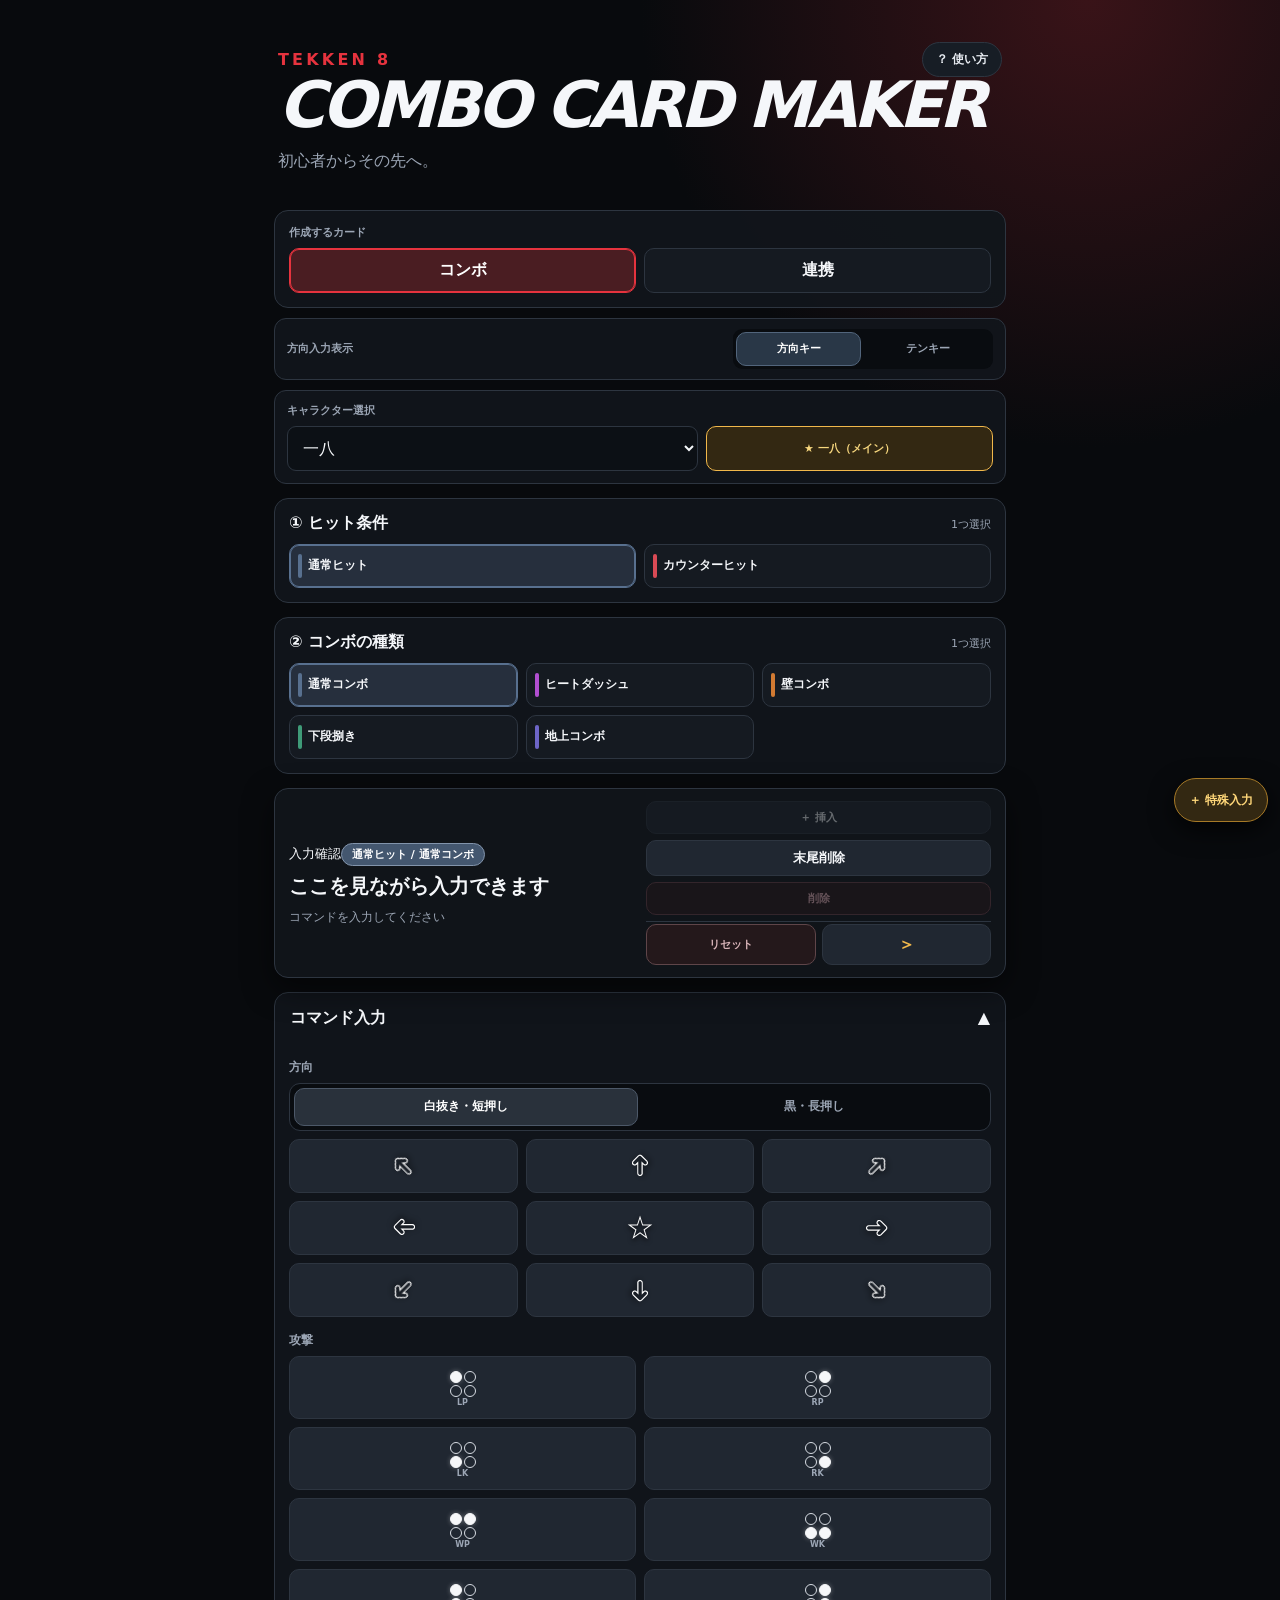
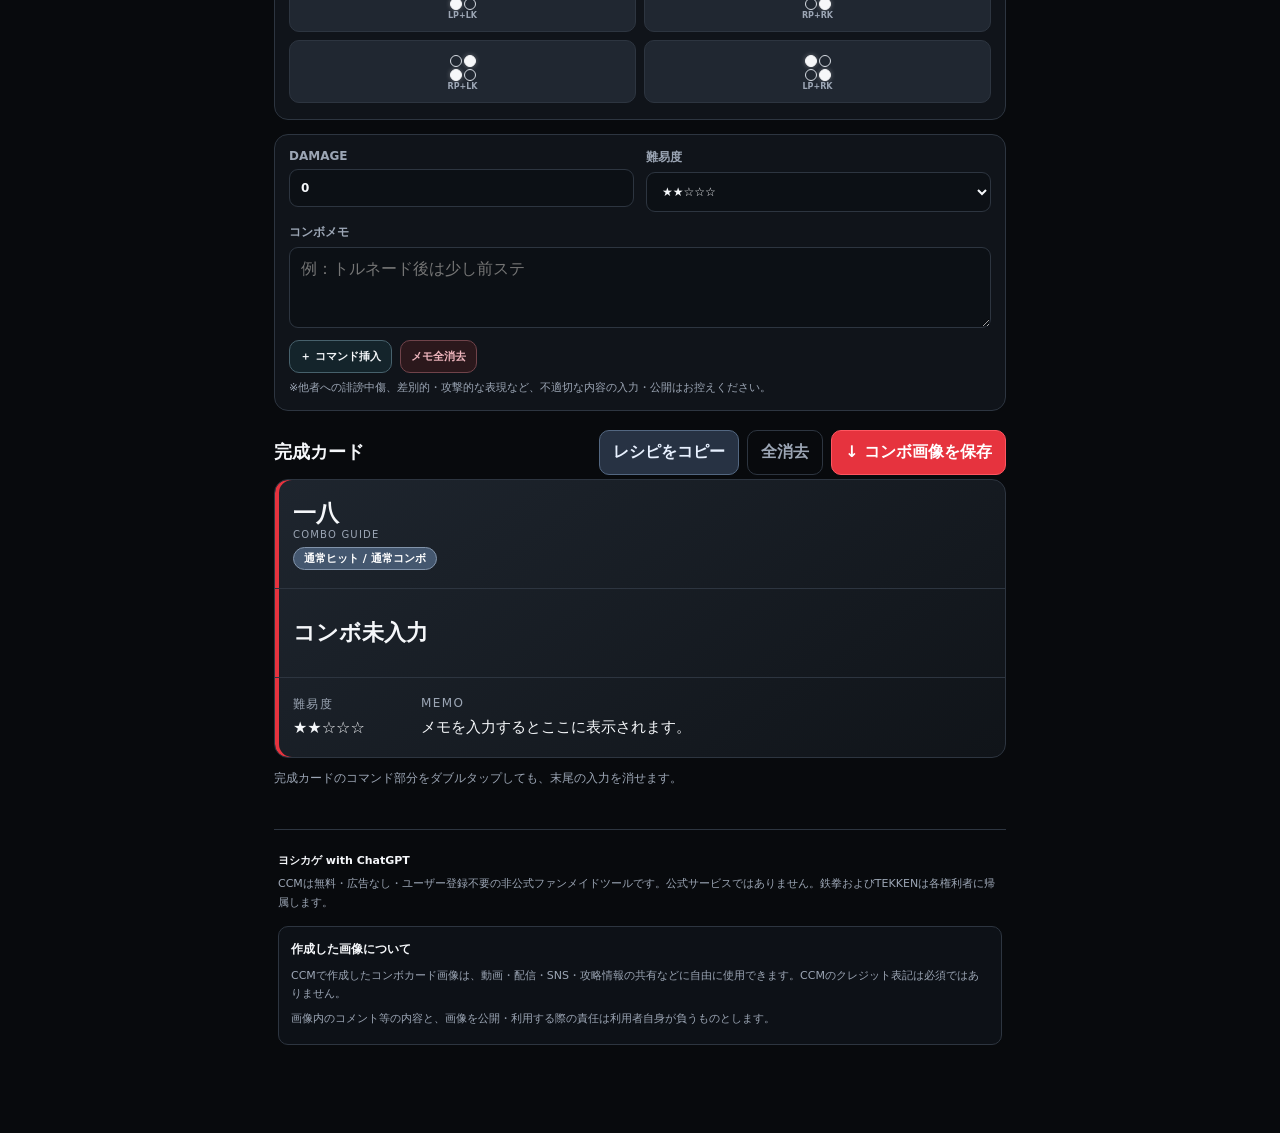
==== index.html @ 64607066 "Add files via upload" ====
<!doctype html>
<html lang="ja">
<head>
  <meta charset="utf-8"><meta name="viewport" content="width=device-width,initial-scale=1">
  <title>TEKKEN 8 Combo Card Maker | CCM</title>
  <meta name="description" content="鉄拳8のコンボを、見やすく共有しやすいカード画像にできる無料の非公式ファンメイドツール">
  <link rel="stylesheet" href="style.css?v=81"><link rel="stylesheet" href="extra.css?v=81"><link rel="stylesheet" href="notation.css?v=81"><link rel="stylesheet" href="input-modes.css?v=81"><link rel="stylesheet" href="stage.css?v=81"><link rel="stylesheet" href="compact-icons.css?v=81">
</head>
<body>
<main class="app">
  <header><div class="header-top"><p class="eyebrow">TEKKEN 8</p><a class="guide-link" href="guide.html">？ 使い方</a></div><h1>COMBO CARD MAKER</h1><p>初心者からその先へ。</p></header>
  <section class="mode-panel"><span>作成するカード</span><div class="mode-switch"><button id="comboMode" class="active" type="button">コンボ</button><button id="stringMode" type="button">連携</button></div></section>
  <section class="direction-display-panel"><span>方向入力表示</span><div class="direction-display-switch"><button type="button" data-direction-display="arrows">方向キー</button><button type="button" data-direction-display="numpad">テンキー</button></div></section>
  <section class="character-select-panel"><label for="character">キャラクター選択</label><div class="character-select-controls"><select id="character"><option>一八</option><option>仁</option><option>キング</option><option>準</option><option>ポール</option><option>ロウ</option><option>ジャック8</option><option>ラース</option><option>シャオユウ</option><option>ニーナ</option><option selected>リロイ</option><option>飛鳥</option><option>リリ</option><option>ブライアン</option><option>ファラン</option><option>クラウディオ</option><option>アズセナ</option><option>レイヴン</option><option>レオ</option><option>スティーブ</option><option>クマ</option><option>吉光</option><option>シャヒーン</option><option>ドラグノフ</option><option>フェン</option><option>パンダ</option><option>リー</option><option>アリサ</option><option>ザフィーナ</option><option>デビル仁</option><option>ヴィクター</option><option>麗奈</option><option>エディ</option><option>リディア</option><option>平八</option><option>クライヴ</option><option>アンナ</option><option>ファーカムラム</option><option>アーマーキング</option><option>ミアリズ</option><option>州光</option><option>ボブ</option><option>ロジャーJr.</option></select><button id="setMainCharacter" class="main-character-button" type="button">☆ このキャラをメインに設定</button></div></section>
  <div id="comboStartPanels"><section class="start-panel"><div class="start-heading"><strong>① ヒット条件</strong><small>1つ選択</small></div><div id="hitConditions" class="start-tags hit-conditions"></div></section><section class="start-panel"><div class="start-heading"><strong>② コンボの種類</strong><small>1つ選択</small></div><div id="comboTypes" class="start-tags combo-types"></div></section></div>
  <section id="stringConditionPanel" class="string-condition-panel" hidden><div class="start-heading"><strong>連携の成立条件</strong><small>最初に1つ選択</small></div><div id="stringConditions" class="string-conditions"></div></section>
  <div class="command-workspace">
  <section class="live sticky"><div><small>入力確認</small><span id="liveStartTag" class="start-tag"></span><div id="live" class="combo"></div><p id="status">コマンドを入力してください</p></div><div class="live-actions"><button id="insertAfter" disabled>＋ 挿入</button><button id="undo">末尾削除</button><button id="deleteSelected" disabled>削除</button><div class="live-actions-secondary"><button id="quickReset" type="button">リセット</button><button id="quickSeparator" type="button" aria-label="技の区切りを追加">＞</button></div></div></section>
  <section class="panel"><button id="toggle" class="toggle" aria-expanded="true"><span>コマンド入力</span><span id="chevron">▲</span></button><div id="controls" class="controls"></div></section>
  <section id="commandEditor" class="command-editor" hidden><div class="editor-head"><div><small>選択中の入力</small><strong id="selectedCommand">未選択</strong></div><button id="closeEditor" class="quiet" aria-label="編集を閉じる">×</button></div><div class="editor-block"><span>回数</span><div class="editor-row"><button class="count-choice" data-count="1">なし</button><button class="count-choice" data-count="2">×2</button><button class="count-choice" data-count="3">×3</button><button class="count-choice" data-count="4">×4</button></div></div><div class="editor-block"><span>注釈番号</span><div class="editor-row"><input id="footnoteNumber" class="footnote-number" type="number" min="1" max="99" value="1" aria-label="注釈番号"><button id="setFootnote">※を付ける</button><button id="setFootnoteRange">範囲指定</button><button id="clearFootnote" class="quiet">※を外す</button></div></div><div class="editor-block"><span>技注釈</span><div class="editor-row"><button id="delayAnnotation">ディレイ</button><button id="chargeAnnotation">溜め</button><button id="holdAnnotation">ホールド</button><button id="justAnnotation">ジャスト</button></div><div class="editor-row hit-part-row"><select id="hitNumber" aria-label="対象の発数"><option value="1">1発目</option><option value="2">2発目</option><option value="3" selected>3発目</option><option value="4">4発目</option><option value="5">5発目</option><option value="6">6発目</option><option value="7">7発目</option><option value="8">8発目</option><option value="9">9発目</option></select><button id="onlyHitAnnotation">のみヒット</button></div><div id="counterHitBlock" class="editor-row counter-hit-editor" hidden><select id="counterHitPartNumber" aria-label="CH対象の発数"><option value="single" selected>単発</option><option value="1">1発目</option><option value="2">2発目</option><option value="3">3発目</option><option value="4">4発目</option><option value="5">5発目</option><option value="6">6発目</option><option value="7">7発目</option><option value="8">8発目</option><option value="9">9発目</option></select><button id="counterHitPartAnnotation" type="button" aria-pressed="false">CH</button><small>単発技は「CH」、連係技は「○発目CH」で表示します。</small></div><button id="clearAnnotations" class="quiet editor-clear">技注釈を外す</button></div><p class="editor-help">入力確認または完成カード内のコマンドをタップすると、その入力を編集できます。</p></section>
  </div>
  <section class="fields">
    <label id="damageField">DAMAGE<input id="damage" type="number" value="0" min="0" max="999"></label>
    <label id="difficultyField">難易度<select id="difficulty"><option>★☆☆☆☆</option><option selected>★★☆☆☆</option><option>★★★☆☆</option><option>★★★★☆</option><option>★★★★★</option></select></label>
    <div class="wide" id="notesField"><label id="notesLabel" for="notes">コンボメモ</label><textarea id="notes" rows="3" maxlength="800" placeholder="例：トルネード後は少し前ステ"></textarea><div class="memo-actions"><button id="toggleMemoCommands" class="memo-command-toggle" type="button">＋ コマンド挿入</button><button id="clearMemo" class="memo-clear" type="button">メモ全消去</button></div><div id="memoCommandPicker" class="memo-command-picker" hidden><small>メモのカーソル位置へ挿入</small><div id="memoFootnoteSection" class="memo-footnote-section" hidden><b>使用中の注釈番号</b><div id="memoFootnotes" class="memo-footnotes"></div></div><div id="memoDirections" class="memo-command-grid"></div><div id="memoAttacks" class="memo-command-grid"></div><button id="closeMemoCommands" class="quiet" type="button">閉じる</button></div><small class="comment-warning">※他者への誹謗中傷、差別的・攻撃的な表現など、不適切な内容の入力・公開はお控えください。</small></div>
  </section>
  <section id="recipeLibrary" class="recipe-library" hidden><div class="recipe-heading"><h2>保存したレシピ</h2><small>この端末に保存されます</small></div><div id="recipeList" class="recipe-list"></div></section>
  <section><div class="section-title"><h2>完成カード</h2><div class="actions"><button id="copyRecipe" class="copy-recipe">レシピをコピー</button><button id="clear" class="quiet">全消去</button><button id="save" class="save">↓ コンボ画像を保存</button></div></div><article class="card"><div class="card-head"><div><strong id="cardCharacter">一八</strong><small id="cardTypeLabel">COMBO GUIDE</small><span id="cardStartTag" class="start-tag"></span></div><div class="damage" hidden><small>DAMAGE</small><strong id="cardDamage"></strong></div></div><div id="cardCombo" class="combo card-combo" role="button" tabindex="0" aria-label="コンボ。ダブルタップで末尾の入力を削除"></div><div class="card-foot"><div class="difficulty-card"><small>難易度</small><strong id="cardDifficulty">★★☆☆☆</strong></div><div><small id="cardNotesLabel">POINT</small><p id="cardNotes">注釈を入力するとここに表示されます。</p></div></div></article><p class="hint">完成カードのコマンド部分をダブルタップしても、末尾の入力を消せます。</p></section>
  <footer><p><strong>ヨシカゲ with ChatGPT</strong></p><p>CCMは無料・広告なし・ユーザー登録不要の非公式ファンメイドツールです。公式サービスではありません。鉄拳およびTEKKENは各権利者に帰属します。</p><div class="usage-policy"><strong>作成した画像について</strong><p>CCMで作成したコンボカード画像は、動画・配信・SNS・攻略情報の共有などに自由に使用できます。CCMのクレジット表記は必須ではありません。</p><p>画像内のコメント等の内容と、画像を公開・利用する際の責任は利用者自身が負うものとします。</p></div></footer>
</main>
<button id="specialInputFab" class="special-input-fab" type="button" aria-controls="specialInputSheet" aria-expanded="false">＋ 特殊入力</button>
<div id="specialInputBackdrop" class="special-input-backdrop" hidden></div>
<section id="specialInputSheet" class="special-input-sheet" role="dialog" aria-modal="true" aria-labelledby="specialInputTitle" hidden>
  <div class="special-input-head"><div><small>コマンド追加</small><strong id="specialInputTitle">特殊入力</strong></div><button id="closeSpecialInput" class="quiet" type="button" aria-label="特殊入力を閉じる">×</button></div>
  <button id="floatingSeparator" class="floating-separator" type="button">＞ 技の区切りを追加</button>
  <div id="specialInputTabs" class="special-input-tabs" role="tablist" aria-label="特殊入力カテゴリ"></div>
  <div id="specialInputPanels" class="special-input-panels"></div>
</section>
<script src="data.js?v=81"></script><script src="numpad-layout.js?v=81"></script><script src="renderer.js?v=81"></script><script src="editor.js?v=81"></script><script src="storage.js?v=81"></script><script src="card-renderer.js?v=81"></script><script src="app.js?v=81"></script>
</body></html>
---- style.css ----
:root{color-scheme:dark;--bg:#080a0d;--panel:#11151b;--card:#191f27;--line:#2d3540;--text:#f5f7fa;--muted:#9ca6b5;--red:#e6333e;--gold:#f1b84b}*{box-sizing:border-box}body{margin:0;background:radial-gradient(circle at 85% 0,#391318 0,transparent 28rem),var(--bg);color:var(--text);font-family:Inter,"Noto Sans JP",system-ui,sans-serif}.app{width:min(760px,100%);margin:auto;padding:24px 14px 70px}header{padding:18px 4px 22px}h1{margin:0;font-size:clamp(34px,9vw,64px);font-style:italic;letter-spacing:-.06em;line-height:.9}header p{color:var(--muted)}.eyebrow{margin:0 0 8px!important;color:var(--red)!important;font-weight:900;letter-spacing:.2em}.panel,.live,.fields,.card{border:1px solid var(--line);background:rgba(17,21,27,.96);border-radius:14px}.sticky{position:sticky;top:8px;z-index:5;box-shadow:0 10px 30px #0008}.live{display:flex;align-items:center;justify-content:space-between;gap:12px;padding:12px 14px;margin-bottom:14px}.live>div{min-width:0;flex:1}.live p{min-height:1em;margin:4px 0 0;color:var(--muted);font-size:12px}button,input,select,textarea{font:inherit;color:inherit}button{border:1px solid var(--line);background:#202731;border-radius:10px;padding:11px 13px;font-weight:800;cursor:pointer;touch-action:manipulation;-webkit-user-select:none;user-select:none;-webkit-tap-highlight-color:transparent}button:active,.pressed{transform:scale(.94);filter:brightness(.65)}#undo{white-space:nowrap}.toggle{width:100%;display:flex;justify-content:space-between;background:transparent;border:0;padding:15px}.controls{padding:0 14px 16px}.group{margin-top:15px}.group-title{margin-bottom:7px;color:var(--muted);font-size:12px;font-weight:800}.grid{display:grid;grid-template-columns:repeat(3,1fr);gap:8px}.grid.two{grid-template-columns:repeat(2,1fr)}.cmd{min-height:48px}.cmd.system{background:#321a1e;border-color:#653038}.cmd.separator{font-size:22px;color:var(--gold)}.fields{display:grid;grid-template-columns:2fr 1fr 1.3fr;gap:12px;padding:14px;margin:14px 0}.fields label{font-size:12px;font-weight:800;color:var(--muted)}input,select,textarea{width:100%;margin-top:6px;border:1px solid var(--line);border-radius:9px;background:#0c1015;padding:11px;color:var(--text)}.wide{grid-column:1/-1}.section-title{display:flex;align-items:center;justify-content:space-between}.section-title h2{font-size:18px}.quiet{background:transparent;color:var(--muted)}.card{overflow:hidden;background:linear-gradient(145deg,#1e252e,#101419);box-shadow:inset 4px 0 var(--red)}.card-head,.card-foot{display:flex;justify-content:space-between;gap:18px;padding:18px}.card-head{border-bottom:1px solid var(--line)}.card-head strong{display:block;font-size:23px}.card small{display:block;color:var(--muted);font-size:10px;letter-spacing:.12em}.damage{text-align:right}.damage strong{font-size:32px;color:var(--gold)}.combo{min-height:34px;font-size:20px;font-weight:900;line-height:1.9;overflow-wrap:anywhere}.card-combo{min-height:88px;padding:18px;user-select:none;touch-action:manipulation}.token{display:inline;font-weight:900}.sep{display:inline-block;margin:0 .35em;color:var(--red)}.named{display:inline-flex;flex-direction:column;align-items:center;margin:0 .15em;vertical-align:middle;line-height:1}.named small{margin-top:3px;font-size:8px;letter-spacing:0}.card-foot{border-top:1px solid var(--line);display:grid;grid-template-columns:110px 1fr}.card-foot strong{display:block;margin-top:5px}.card-foot p{margin:5px 0 0;white-space:pre-wrap}.hint{color:var(--muted);font-size:12px}@media(max-width:600px){.fields{grid-template-columns:1fr 1fr}.fields label:first-child{grid-column:1/-1}.fields label:nth-child(3){grid-column:1/-1}.card-foot{grid-template-columns:1fr}.live{top:4px}}
---- extra.css ----
.actions{display:flex;gap:8px}.save{background:var(--red);border-color:#ff5660;color:#fff}
.comment-warning{display:block;margin-top:7px;color:var(--muted);font-size:11px;font-weight:500;line-height:1.5}footer{margin-top:30px;padding:18px 4px;border-top:1px solid var(--line);color:var(--muted);font-size:12px;line-height:1.6}footer p{margin:4px 0}footer strong{color:var(--text)}
.start-panel{margin-bottom:14px;padding:14px;border:1px solid var(--line);border-radius:14px;background:rgba(17,21,27,.96)}.start-heading{display:flex;align-items:baseline;justify-content:space-between;margin-bottom:10px}.start-heading small{color:var(--muted);font-size:11px}.start-tags{display:grid;grid-template-columns:repeat(3,1fr);gap:8px}.start-choice{position:relative;min-height:44px;padding-left:18px;background:#151a21;text-align:left;font-size:12px}.start-choice:before{content:"";position:absolute;left:8px;top:9px;bottom:9px;width:4px;border-radius:4px;background:var(--tag-color)}.start-choice.active{border-color:var(--tag-color);background:color-mix(in srgb,var(--tag-color) 25%,#151a21);box-shadow:inset 0 0 0 1px var(--tag-color)}.start-tag{display:inline-block;margin-top:7px;padding:4px 10px;border:1px solid color-mix(in srgb,var(--tag-color) 75%,#fff);border-radius:999px;background:color-mix(in srgb,var(--tag-color) 72%,#12171d);color:#fff;font-size:11px;font-weight:900;line-height:1.2}.live .start-tag{margin:3px 7px 1px 0}.state-tag{display:inline-block;margin:0 .22em;padding:3px 8px;border:1px solid #52a6b0;border-radius:5px;background:#173b40;color:#dffcff;font-size:.62em;font-weight:900;line-height:1.3;vertical-align:middle}.cmd.stateTag{background:#17343a;border-color:#376e76;color:#dffcff}@media(max-width:520px){.start-tags{grid-template-columns:repeat(2,1fr)}.start-choice{font-size:11px}.section-title{align-items:flex-start}.actions{flex-wrap:wrap;justify-content:flex-end}.save{font-size:12px;padding-inline:9px}}
.command-editor{margin:14px 0;padding:14px;border:1px solid #725c31;border-radius:14px;background:#181711;box-shadow:inset 4px 0 #f1b84b}.editor-head{display:flex;align-items:center;justify-content:space-between}.editor-head small{display:block;color:var(--muted);font-size:10px}.editor-head strong{display:block;margin-top:3px;font-size:18px}.editor-head button{font-size:20px;padding:5px 11px}.editor-block{margin-top:14px}.editor-block>span{display:block;margin-bottom:7px;color:var(--muted);font-size:11px;font-weight:800}.editor-row{display:flex;align-items:stretch;gap:7px;flex-wrap:wrap}.editor-row button{min-width:58px;padding:9px 11px}.editor-row button.active,.count-choice.active{border-color:#f1b84b;background:#59451e;color:#fff}.editor-row select{width:auto;min-width:91px;margin:0;padding:8px}.editor-clear{margin-top:8px;padding:7px 10px;font-size:11px}.editor-help{margin:12px 0 0;color:var(--muted);font-size:11px;line-height:1.5}.editable-token{position:relative;cursor:pointer;border-radius:6px;outline:1px solid transparent}.editable-token.selected-token{outline:2px solid #f1b84b;outline-offset:3px;background:#f1b84b18}.count-badge{display:inline-block;margin-left:3px;color:#f1b84b;font-size:.72em;line-height:1}.item-annotations{display:inline-block;margin-left:4px;padding:2px 5px;border-radius:4px;background:#543b18;color:#ffd98a;font-size:9px;line-height:1.25;vertical-align:middle}.named .count-badge{position:absolute;right:-16px;top:-7px}.named .item-annotations{margin:3px 0 0}.attack-token .count-badge,.direction-token .count-badge{align-self:center}@media(max-width:520px){.editor-row{gap:6px}.editor-row button{flex:1}.editor-row select{flex:1}.item-annotations{font-size:8px}}
.copy-recipe{background:#273243;border-color:#536781;color:#e8f1ff}.recipe-library{margin:14px 0;padding:14px;border:1px solid var(--line);border-radius:14px;background:rgba(17,21,27,.96)}.recipe-heading{display:flex;align-items:baseline;justify-content:space-between}.recipe-heading h2{margin:0;font-size:16px}.recipe-heading small{color:var(--muted);font-size:10px}.recipe-list{display:grid;gap:8px;margin-top:11px}.recipe-row{display:flex;align-items:center;justify-content:space-between;gap:10px;padding:10px;border:1px solid var(--line);border-radius:10px;background:#0d1117}.recipe-row.active{border-color:#f1b84b;background:#211c12}.recipe-row strong,.recipe-row small{display:block}.recipe-row strong{font-size:13px}.recipe-row small{margin-top:3px;color:var(--muted);font-size:10px}.recipe-row button{padding:7px 12px;font-size:11px}.recipe-row button:disabled{color:#f1b84b;opacity:.85;cursor:default}@media(max-width:520px){.section-title .actions{max-width:72%}.copy-recipe{width:100%;order:-1}.recipe-heading{align-items:flex-start;flex-direction:column;gap:3px}}
.usage-policy{margin-top:14px;padding:12px;border:1px solid var(--line);border-radius:10px;background:#0d1117}.usage-policy>strong{font-size:12px}.usage-policy p{margin-top:7px;font-size:11px;line-height:1.65}
.cmd.special{display:flex;min-width:0;flex-direction:column;align-items:center;justify-content:center;gap:4px;background:#242038;border-color:#51496f}.cmd.special strong{font-size:16px}.cmd.special small{max-width:100%;overflow:hidden;color:#bdb6d8;font-size:9px;line-height:1.2;text-overflow:ellipsis;white-space:nowrap}
.recipe-actions{display:flex;gap:6px}.recipe-row .recipe-delete{border-color:#63343a;background:#2e171b;color:#ff9da4}.recipe-row .recipe-delete:active{background:#6a252d}@media(max-width:420px){.recipe-row{align-items:flex-start}.recipe-actions{flex-direction:column}.recipe-row button{min-width:54px}}
.header-top{display:flex;align-items:center;justify-content:space-between}.header-top .eyebrow{margin:0!important}.guide-link{display:inline-flex;align-items:center;border:1px solid var(--line);border-radius:999px;background:#171d25;color:#e7ebf1;padding:8px 13px;font-size:12px;font-weight:900;text-decoration:none}.guide-link:active{transform:scale(.96);background:#252e39}
.main-character-button{width:100%;margin-top:7px;padding:8px 10px;border-color:#56657a;background:#1b2430;color:#dce8f7;font-size:11px}.main-character-button.active{border-color:#f1b84b;background:#332812;color:#f7d77e}.main-character-button:disabled{opacity:1;cursor:default}
.character-select-panel{margin:-4px 0 14px;padding:12px;border:1px solid var(--line);border-radius:12px;background:rgba(17,21,27,.96)}.character-select-panel>label{display:block;margin-bottom:8px;color:var(--muted);font-size:11px;font-weight:900}.character-select-controls{display:grid;grid-template-columns:minmax(0,1fr) minmax(180px,.7fr);gap:8px;align-items:stretch}.character-select-controls select,.character-select-controls .main-character-button{margin:0}.fields{grid-template-columns:1fr 1fr}.fields #damageField,.fields #difficultyField{grid-column:auto}@media(max-width:520px){.character-select-controls{grid-template-columns:1fr}.character-select-controls .main-character-button{min-height:40px}}
.mode-panel,.string-condition-panel{margin-bottom:14px;padding:14px;border:1px solid var(--line);border-radius:14px;background:rgba(17,21,27,.96)}.mode-panel>span{display:block;margin-bottom:8px;color:var(--muted);font-size:11px;font-weight:900}.mode-switch{display:grid;grid-template-columns:1fr 1fr;gap:8px}.mode-switch button{background:#151a21}.mode-switch button.active{border-color:#e6333e;background:#4a1d22;color:#fff;box-shadow:inset 0 0 0 1px #e6333e}.mode-switch #stringMode.active{border-color:#4ea4b2;background:#17383e;box-shadow:inset 0 0 0 1px #4ea4b2}.string-conditions{display:grid;grid-template-columns:repeat(3,1fr);gap:8px}.condition-choice{position:relative;min-height:44px;background:#142127;font-size:11px}.condition-choice.active{border-color:#4ea4b2;background:#1b4a53;box-shadow:inset 0 0 0 1px #4ea4b2}body[data-card-mode="string"] .start-panel,body[data-card-mode="string"] #damageField,body[data-card-mode="string"] #difficultyField,body[data-card-mode="string"] .card .damage,body[data-card-mode="string"] .difficulty-card{display:none}body[data-card-mode="string"] .fields{grid-template-columns:1fr}body[data-card-mode="string"] .card{box-shadow:inset 4px 0 #4ea4b2}body[data-card-mode="string"] .card-foot{grid-template-columns:1fr}body[data-card-mode="string"] .save{background:#247584;border-color:#4ea4b2}@media(max-width:520px){.string-conditions{grid-template-columns:1fr}.mode-switch button{font-size:12px}}
.card .damage[hidden]{display:none!important}
.dash-icon{display:inline-flex;align-items:center;width:52px;height:32px;padding:0 2px;vertical-align:middle}.dash-icon .dir-icon{flex:0 0 auto}.dash-icon .dir-icon+ .dir-icon{margin-left:-11px}.movement-token{display:inline-flex;align-items:center;min-width:56px;margin:0 .25em;padding:0 2px;vertical-align:middle}.state-tag{max-width:100%;margin:.3em .34em .3em .12em!important;padding:4px 9px!important;white-space:nowrap;vertical-align:middle!important}.card-combo .state-tag{font-size:11px}.footnote-mark{position:absolute;right:-12px;top:-15px;z-index:2;display:inline-block;margin:0;padding:3px 5px;border:1px solid #58bfd8;border-radius:999px;background:#173d49;color:#a8efff;font-size:9px;font-weight:900;line-height:1;vertical-align:initial;box-shadow:0 2px 5px #0008}.named .footnote-mark{right:-14px;top:-14px}.live .footnote-mark{top:auto;bottom:-13px}.footnote-number{width:76px!important;margin:0!important;padding:9px!important}#notesField>label{display:block;color:var(--muted);font-size:12px;font-weight:800}.memo-command-toggle{display:block;margin-top:8px;padding:8px 10px;border-color:#47616c;background:#14242b;font-size:11px}.memo-command-picker{margin-top:8px;padding:10px;border:1px solid #3b4b57;border-radius:10px;background:#0b1015}.memo-command-picker>small{margin-bottom:8px;color:var(--muted)}.memo-footnote-section{margin:9px 0;padding:9px;border:1px solid #376a78;border-radius:8px;background:#11252c}.memo-footnote-section>b{display:block;margin-bottom:7px;color:#9bcbd6;font-size:10px}.memo-footnotes{display:flex;gap:7px;flex-wrap:wrap}.memo-footnote-insert{padding:6px 9px;background:#173d49;border-color:#58bfd8}.memo-footnote-mark{display:inline-block;padding:3px 6px;border:1px solid #58bfd8;border-radius:999px;background:#173d49;color:#a8efff;font-size:10px;font-weight:900;line-height:1}.memo-command-grid{display:grid;grid-template-columns:repeat(5,1fr);gap:6px;margin:7px 0}.memo-insert{min-width:0;min-height:42px;padding:6px}.memo-insert .dir-icon{font-size:24px}.memo-insert .attack-set{transform:scale(.78)}.memo-command{display:inline-flex;align-items:center;justify-content:center;min-width:1.45em;margin:0 .12em;padding:1px 3px;border:1px solid #46515e;border-radius:5px;background:#151b22;vertical-align:middle;white-space:nowrap}.memo-command .dir-icon{font-size:1.05em}.memo-command .attack-set{transform:scale(.62);margin:-7px}.memo-command .memo-footnote-mark{margin:-1px -2px}.card-foot p{overflow-wrap:anywhere;line-height:1.65}@media(max-width:520px){.memo-command-grid{grid-template-columns:repeat(4,1fr)}}
.memo-actions{display:flex;gap:8px;align-items:center;flex-wrap:wrap}.memo-actions .memo-command-toggle{margin-top:8px}.memo-clear{margin-top:8px;padding:8px 10px;border-color:#70434a;background:#2b181c;color:#f0b7bf;font-size:11px}
.has-footnote{padding:4px 6px 8px!important;border-radius:8px;background:#10242b;box-shadow:0 0 0 1px #58bfd8}.has-footnote .footnote-mark,.named.has-footnote .footnote-mark{top:auto;right:-10px;bottom:-13px}.has-footnote.selected-token{outline-color:#f1b84b;box-shadow:0 0 0 1px #58bfd8,0 0 12px #58bfd844}.live .has-footnote{margin-top:3px;margin-bottom:10px}.card-combo{row-gap:18px!important}.live-actions{display:grid;gap:6px;flex:0 0 auto}.live-actions button{min-width:112px;padding:8px 10px;font-size:11px}.live-actions #undo{font-size:13px}.live-actions #insertAfter.active{border-color:#58bfd8;background:#173d49;color:#a8efff}.live-actions #deleteSelected{border-color:#70434a;background:#2b181c;color:#f0b7bf}.live-actions button:disabled{opacity:.38;cursor:not-allowed}@media(max-width:520px){.live-actions button{min-width:96px;padding:7px 8px}}
.live-actions-secondary{display:grid;width:100%;min-width:0;grid-template-columns:repeat(2,minmax(0,1fr));gap:6px;padding-top:2px;border-top:1px solid var(--line)}.live-actions-secondary button{width:100%;min-width:0;padding-inline:5px}.live-actions #quickReset{border-color:#5f4549;background:#24181b;color:#d9b4b9}.live-actions #quickSeparator{color:var(--gold);font-size:17px}@media(max-width:520px){.live-actions-secondary{gap:4px}.live-actions #quickReset{font-size:8px}.live-actions #quickSeparator{font-size:14px}}
.has-footnote .footnote-mark,.named.has-footnote .footnote-mark{left:-10px;right:auto;top:-13px;bottom:auto}.live .has-footnote{margin-top:10px;margin-bottom:3px}@media(max-width:520px){.live{align-items:flex-start;gap:7px;padding:9px 10px}.live>div{min-width:0}.live>div>small{font-size:10px}.live .start-tag{padding:3px 7px;font-size:9px}.live #live{max-height:154px;overflow-y:auto;overscroll-behavior:contain;padding:5px 3px 7px;font-size:15px;line-height:1.35;row-gap:9px;scrollbar-width:thin}.live #status{font-size:10px}.live .dir-icon{width:21px;height:21px;font-size:19px!important;line-height:21px}.live .dash-icon{width:37px;height:23px}.live .dash-icon .dir-icon+ .dir-icon{margin-left:-7px}.live .movement-token{min-width:42px;padding-inline:1px}.live .attack-set{transform:scale(.72);margin:-6px}.live .attack-label{font-size:7px}.live .named{min-height:25px;margin-inline:.1em}.live .named>span{font-size:16px}.live .named small{font-size:8px!important;margin-top:2px!important}.live .state-tag{padding:3px 6px!important;font-size:9px}.live .sep{margin-inline:.2em}.live .has-footnote{padding:3px 5px 6px!important;margin-top:8px}.live .footnote-mark{left:-7px;top:-10px;font-size:7px;padding:2px 4px}.live-actions{gap:4px}.live-actions button{min-width:74px;padding:6px 5px;font-size:9px}.live-actions #undo{font-size:10px}}
.combo{position:relative}.footnote-range-outline{position:absolute;z-index:2;border:1.5px solid #58bfd8;border-radius:9px;background:#28768816;pointer-events:none}.footnote-range-mark{position:absolute;left:-7px;top:-13px;padding:2px 6px;border:1px solid #58bfd8;border-radius:999px;background:#173d49;color:#a8efff;font-size:9px;line-height:1.4;white-space:nowrap}#setFootnoteRange.active{border-color:#58bfd8;background:#173d49;color:#a8efff}@media(max-width:520px){.footnote-range-outline{border-radius:7px}.footnote-range-mark{font-size:7px;padding:1px 4px;left:-5px;top:-10px}}
.footnote-range-preview{border-radius:6px;background:#58bfd82b;box-shadow:0 0 0 1px #58bfd8}
.dash-icon{flex-direction:column;justify-content:center;width:58px;height:auto;min-height:43px;line-height:1}.dash-arrows{display:flex;align-items:center;height:30px}.dash-icon .dir-icon.dash-front:not(.neutral){position:relative;z-index:1;color:#151b22;-webkit-text-stroke:1.2px #fff}.cmd.movement .dash-icon .dir-icon.dash-front:not(.neutral){color:#202731}.dash-icon>small{margin-top:1px;color:#b8c0cc;font-size:8px!important;font-weight:800;line-height:1;letter-spacing:0}.movement-token{min-width:62px}@media(max-width:520px){.live .dash-icon{width:43px;height:auto;min-height:34px}.live .dash-arrows{height:22px}.live .dash-icon>small{font-size:6px!important}.live .movement-token{min-width:46px}}
.dir-icon{display:inline-grid;place-items:center;width:38px;height:38px;font-family:"Arial Unicode MS","Noto Sans Symbols",sans-serif;font-size:31px;line-height:1;color:#fff;text-shadow:0 2px 5px #000}.dir-icon.neutral{font-size:35px;font-weight:400}.direction-token{display:inline-flex;margin:.08em;vertical-align:middle}.direction-token .dir-icon{width:32px;height:32px;font-size:27px}.attack-set{display:inline-flex;flex-direction:column;align-items:center;justify-content:center;gap:2px;line-height:1}.attack-pad{display:grid;grid-template-columns:repeat(2,12px);grid-template-rows:repeat(2,12px);gap:2px}.attack-pad i{display:block;width:12px;height:12px;border:1.5px solid #d7dce3;border-radius:50%;background:transparent}.attack-pad i.on{background:#f6f7f9;border-color:#f6f7f9;box-shadow:0 0 5px #fff5}.attack-label{font-size:8px;color:var(--muted);font-weight:900}.attack-token{display:inline-flex;margin:0 .16em;vertical-align:middle}.attack-token .attack-pad{grid-template-columns:repeat(2,10px);grid-template-rows:repeat(2,10px);gap:2px}.attack-token .attack-pad i{width:10px;height:10px}.attack-token .attack-label{font-size:7px}
.direction-display-panel{display:flex;align-items:center;justify-content:space-between;gap:12px;margin:-4px 0 14px;padding:10px 12px;border:1px solid var(--line);border-radius:12px;background:rgba(17,21,27,.96)}.direction-display-panel>span{color:var(--muted);font-size:11px;font-weight:900}.direction-display-switch{display:grid;grid-template-columns:1fr 1fr;gap:4px;width:min(260px,65%);padding:3px;border-radius:9px;background:#090c10}.direction-display-switch button{min-height:34px;padding:6px 9px;border-color:transparent;background:transparent;color:var(--muted);font-size:11px}.direction-display-switch button.active{border-color:#52657c;background:#293747;color:#fff}.numpad-icon{display:inline-grid;width:32px;height:38px;place-items:center;border:0;border-radius:0;background:transparent;color:#f5f7fa;font:800 26px/1 Arial,"Noto Sans JP",sans-serif;box-shadow:none;transform:translateY(1px)}.numpad-icon.held{background:transparent;color:var(--gold)}.direction-token{margin-inline:0}.direction-token .numpad-icon{width:24px;height:32px;border-radius:0;font-size:22px}.dash-numbers{display:grid;height:30px;place-items:center;color:#f5f7fa;font:900 25px/1 Inter,"Noto Sans JP",sans-serif;letter-spacing:-2px}.numpad-dash{width:58px}.memo-command .numpad-icon{width:1em;height:1.25em;border:0;border-radius:0;font-size:.95em}.memo-direction-command{min-width:1em;margin-inline:.04em;padding:0;border:0;background:transparent}.memo-insert .numpad-icon{width:28px;height:34px;font-size:23px}@media(max-width:520px){.direction-display-panel{padding:8px 10px}.direction-display-switch{width:62%}.live .numpad-icon{width:19px;height:24px;border:0;border-radius:0;font-size:18px}.live .dash-numbers{height:22px;font-size:18px}}
.direction-token .numpad-icon{width:17px;font-size:28px}.live .direction-token .numpad-icon{width:15px;font-size:23px}
.numpad-icon.numpad-neutral{font-size:21px}.direction-token .numpad-icon.numpad-neutral{font-size:20px}.live .direction-token .numpad-icon.numpad-neutral{font-size:17px}
.command-segment{display:inline-flex;flex:0 1 auto;flex-wrap:wrap;align-items:center;width:max-content;max-width:100%;min-width:0;vertical-align:middle}.arrow-command-segment{gap:inherit}.numpad-command-segment{gap:0}.numpad-command-atom{position:relative;display:inline-block;flex:0 0 auto;margin:0!important;padding:0;border:0;background:transparent;font-family:var(--numpad-command-font);font-size:var(--numpad-command-size);font-weight:800;line-height:1.15;letter-spacing:normal;white-space:nowrap}.numpad-command-atom::before{position:absolute;inset:-7px -1px;content:""}.numpad-direction{color:var(--numpad-tap-color)}.numpad-direction.held{color:var(--numpad-hold-color)}.numpad-attack,.numpad-text{color:var(--numpad-attack-color)}.numpad-separator{color:var(--numpad-separator-color)}body[data-direction-display="numpad"] .combo{column-gap:0}body[data-direction-display="numpad"] .numpad-command-segment>.named,body[data-direction-display="numpad"] .numpad-command-segment>.state-tag{flex:0 0 auto}@media(max-width:520px){.live .numpad-command-atom{font-size:var(--numpad-command-mobile-size)}.live .numpad-command-segment{line-height:1.2}}
.numpad-direction.neutral{font-size:calc(var(--numpad-command-size)*.76)}@media(max-width:520px){.live .numpad-direction.neutral{font-size:calc(var(--numpad-command-mobile-size)*.76)}}

.hit-conditions{grid-template-columns:repeat(2,1fr)}.combo-types{grid-template-columns:repeat(3,1fr)}@media(max-width:520px){.combo-types{grid-template-columns:repeat(2,1fr)}}

#counterHitBlock[hidden]{display:none!important}.counter-hit-badge{display:inline-block;flex:0 0 auto;margin-left:4px;padding:2px 5px;border:1px solid #d94a55;border-radius:5px;background:#4a1d22;color:#ffbcc2;font-size:10px;font-weight:900;line-height:1.2;white-space:nowrap;vertical-align:middle}.named .counter-hit-badge{margin:3px 0 0}.hit-part-row{margin-top:8px}.counter-hit-editor{align-items:center;margin-top:7px}.counter-hit-editor small{color:var(--muted);font-size:10px;line-height:1.5}#counterHitPartAnnotation{min-width:112px;border-color:#70434a;background:#2b181c;color:#f0b7bf}#counterHitPartAnnotation.active{border-color:#d94a55;background:#6a252d;color:#fff;box-shadow:inset 0 0 0 1px #d94a55}@media(max-width:520px){.counter-hit-badge{margin-left:3px;padding:1px 4px;font-size:8px}.counter-hit-editor{align-items:stretch}.counter-hit-editor small{flex-basis:100%}#counterHitPartAnnotation{min-width:0;flex:1}}

/* コマンドの見た目は保ち、各要素が実際に必要とする幅だけを使う */
.combo{column-gap:1px}.arrow-command-segment{gap:1px}.direction-token{margin-inline:0}.attack-token{margin-inline:.05em}.movement-token{min-width:58px;margin-inline:.06em;padding-inline:0}.sep{margin-inline:.16em}.named{margin-inline:.08em}.card-combo .named{margin-inline:.08em}.card-combo .direction-token{margin-inline:0}.card-combo .attack-token{margin-inline:.05em}.card-combo .movement-token{margin-inline:.06em}.card-combo .sep{margin-inline:.16em}@media(max-width:520px){.live .named{margin-inline:.04em}.live .movement-token{min-width:43px;margin-inline:.03em}.live .sep{margin-inline:.12em}}

/* 入力確認は編集ボタン分だけ横幅が狭い。各入力を縮ませず、必要幅で安全に折り返す */
.live #live .command-segment{flex:0 0 auto;width:max-content;max-width:100%;min-width:0;align-content:center}
.live #live .command-segment>*{flex-shrink:0}
.live #live .named{width:max-content;max-width:100%;white-space:nowrap}
.live #live .named small{max-width:none;white-space:nowrap}
.live #live .direction-token,.live #live .attack-token,.live #live .movement-token,.live #live .state-tag{flex:0 0 auto}
.live-command-tail{display:inline-flex;flex:0 0 auto;align-items:center;gap:1px;white-space:nowrap}
.live-command-tail>*{flex:0 0 auto}
.live-command-tail .named{width:max-content;min-width:max-content;white-space:nowrap}
.arrow-command-segment .direction-token.adjacent-direction{margin-left:-1px}
.command-workspace{position:relative}
@media(max-width:520px){
 .live #live .arrow-command-segment{gap:2px;row-gap:9px}
 .live #live .numpad-command-segment{gap:0;row-gap:7px}
 .live #live .named{min-height:30px;margin-inline:.08em}
 .live #live .named small{font-size:7px!important}
 .live #live .movement-token{min-width:45px}
}

/* スマホでは入力確認と操作ボタンを上下に分け、通常の文書フローで高さを確保する */
@media(max-width:520px){
 .live.sticky{position:sticky;top:max(4px,env(safe-area-inset-top));z-index:20;max-height:calc(100dvh - max(8px,env(safe-area-inset-top)));overflow-y:auto;overscroll-behavior:contain;-webkit-overflow-scrolling:touch}
 .live{display:flex;width:100%;max-width:100%;min-width:0;flex-direction:column;align-items:stretch;gap:10px;background:#11151b}
 .live>div:first-child{width:100%;min-width:0;flex:none}
 .live #live{width:100%;max-width:100%;min-width:0;max-height:none;overflow:visible;padding:7px 3px 9px}
 .live-actions{display:grid;width:100%;max-width:100%;min-width:0;grid-template-columns:repeat(2,minmax(0,1fr));gap:6px;margin-top:0}
 .live-actions>button{width:100%;min-width:0;padding:8px 4px}
 .live-actions>#deleteSelected{grid-column:1/-1}
 .live-actions-secondary{grid-column:1/-1;width:100%;grid-template-columns:repeat(2,minmax(0,1fr));gap:6px}
 .live-actions-secondary button{min-width:0}
 .live #live .arrow-command-segment{column-gap:6px}
 .live #live .named{width:max-content;min-width:max-content;flex-basis:max-content;margin-inline:.12em}
 .live #live .named small{display:block;width:max-content;min-width:max-content}
 .live #live .attack-token,.live #live .direction-token{min-width:max-content}
 .live #live .sep{margin-inline:.16em}
 .live #live .direction-token.adjacent-direction{margin-left:-4px}
}

/* いつでも呼び出せる特殊入力メニュー */
.special-input-fab{position:fixed;right:max(12px,env(safe-area-inset-right));bottom:max(78px,calc(env(safe-area-inset-bottom) + 18px));z-index:35;min-height:44px;padding:10px 14px;border-color:#a77a27;border-radius:999px;background:#332812;color:#ffd779;box-shadow:0 8px 24px #000b;font-size:12px}
.special-input-backdrop{position:fixed;inset:0;z-index:50;background:#0009;backdrop-filter:blur(2px)}
.special-input-sheet{position:fixed;top:8vh;right:16px;bottom:16px;z-index:51;display:flex;width:min(430px,calc(100% - 32px));flex-direction:column;overflow:hidden;border:1px solid #485568;border-radius:18px;background:#11151b;box-shadow:0 20px 60px #000d}
.special-input-sheet[hidden],.special-input-backdrop[hidden]{display:none!important}
.special-input-head{display:flex;flex:0 0 auto;align-items:center;justify-content:space-between;padding:13px 14px 9px;border-bottom:1px solid var(--line);background:#161c24}.special-input-head small,.special-input-head strong{display:block}.special-input-head small{color:var(--muted);font-size:9px}.special-input-head strong{margin-top:2px;font-size:17px}.special-input-head button{padding:5px 11px;font-size:20px}
.floating-separator{flex:0 0 auto;margin:9px 12px 0;padding:9px;border-color:#6b5a31;background:#292316;color:var(--gold)}
.special-input-tabs{display:flex;flex:0 0 auto;gap:6px;overflow-x:auto;padding:9px 12px;scrollbar-width:thin}.special-input-tab{flex:0 0 auto;min-height:36px;padding:7px 10px;border-radius:999px;background:#1b222c;color:var(--muted);font-size:10px;white-space:nowrap}.special-input-tab.active{border-color:#58bfd8;background:#173d49;color:#d8f7ff}
.special-input-panels{min-height:0;flex:1;overflow-y:auto;padding:0 12px max(16px,env(safe-area-inset-bottom));overscroll-behavior:contain;-webkit-overflow-scrolling:touch}.floating-command-group{margin:0;padding-top:3px}.floating-command-group[hidden]{display:none!important}.floating-command-group>.group-title{display:none}.floating-command-group .grid{gap:8px}.floating-command-group .cmd{min-height:50px}
body.special-input-open{overflow:hidden}body.special-input-open .special-input-fab,body.memo-editing .special-input-fab{display:none}
@media(max-width:520px){
 .special-input-fab{right:max(10px,env(safe-area-inset-right));bottom:max(68px,calc(env(safe-area-inset-bottom) + 12px));min-height:46px;padding:10px 13px;font-size:11px}
 .special-input-sheet{top:auto;right:0;bottom:0;left:0;width:100%;max-height:min(76dvh,720px);border-right:0;border-bottom:0;border-left:0;border-radius:18px 18px 0 0}
 .special-input-head{padding-top:11px}
 .special-input-tabs{padding-block:8px}
 .floating-command-group .grid{grid-template-columns:repeat(2,minmax(0,1fr))}
}
---- notation.css ----
.dir-icon:not(.neutral){font-size:34px;color:transparent;-webkit-text-stroke:1.2px #fff;filter:drop-shadow(0 2px 3px #000);text-shadow:none}.dir-icon.d9{transform:rotate(-45deg)}.dir-icon.d8{transform:rotate(-90deg)}.dir-icon.d7{transform:rotate(-135deg)}.dir-icon.d4{transform:rotate(180deg)}.dir-icon.d1{transform:rotate(135deg)}.dir-icon.d2{transform:rotate(90deg)}.dir-icon.d3{transform:rotate(45deg)}
---- input-modes.css ----
.direction-mode{display:grid;grid-template-columns:1fr 1fr;gap:5px;margin-bottom:8px;padding:4px;border:1px solid var(--line);border-radius:11px;background:#090c10}.direction-mode button{min-height:38px;padding:7px;background:transparent;border-color:transparent;color:var(--muted);font-size:12px}.direction-mode button.active{background:#29313b;border-color:#4c5868;color:#fff}.dir-icon.held:not(.neutral){color:#fff;-webkit-text-stroke:0;filter:drop-shadow(0 2px 3px #000)}
---- stage.css ----
.cmd.stage{background:#251e12;border-color:#594527;color:#ffd985}.stage-token .named{color:#ffd985}
.cmd.slide{font-size:25px;background:#171d2a;border-color:#3e5274;color:#dce9ff}.slide-token{font-size:1.25em;font-weight:950;color:#dce9ff}
---- compact-icons.css ----
.dir-icon{width:30px;height:30px;font-size:27px!important;line-height:30px}.dir-icon.neutral{font-size:28px!important}.direction-token{align-items:center;min-height:32px}.direction-token .dir-icon{width:26px;height:26px;font-size:23px!important;line-height:26px}.direction-token .dir-icon.neutral{font-size:24px!important}.combo{display:flex;align-items:center;flex-wrap:wrap;column-gap:2px}.named{min-height:32px}.attack-token{min-height:32px;align-items:center}
footer{margin-top:42px;padding:18px 4px;border-top:1px solid var(--line);color:var(--muted);font-size:11px;line-height:1.7}
.named .code,.named>span{font-size:1.06em}.named small{font-size:11px!important;line-height:1.2;margin-top:4px!important;letter-spacing:0!important}.card-combo{font-size:22px;row-gap:8px}.card-combo .named{margin-left:.24em;margin-right:.24em}.card-combo .attack-label{font-size:9px}.card-foot{font-size:16px}.card-foot small{font-size:12px!important}.card-foot p{font-size:15px;line-height:1.6}
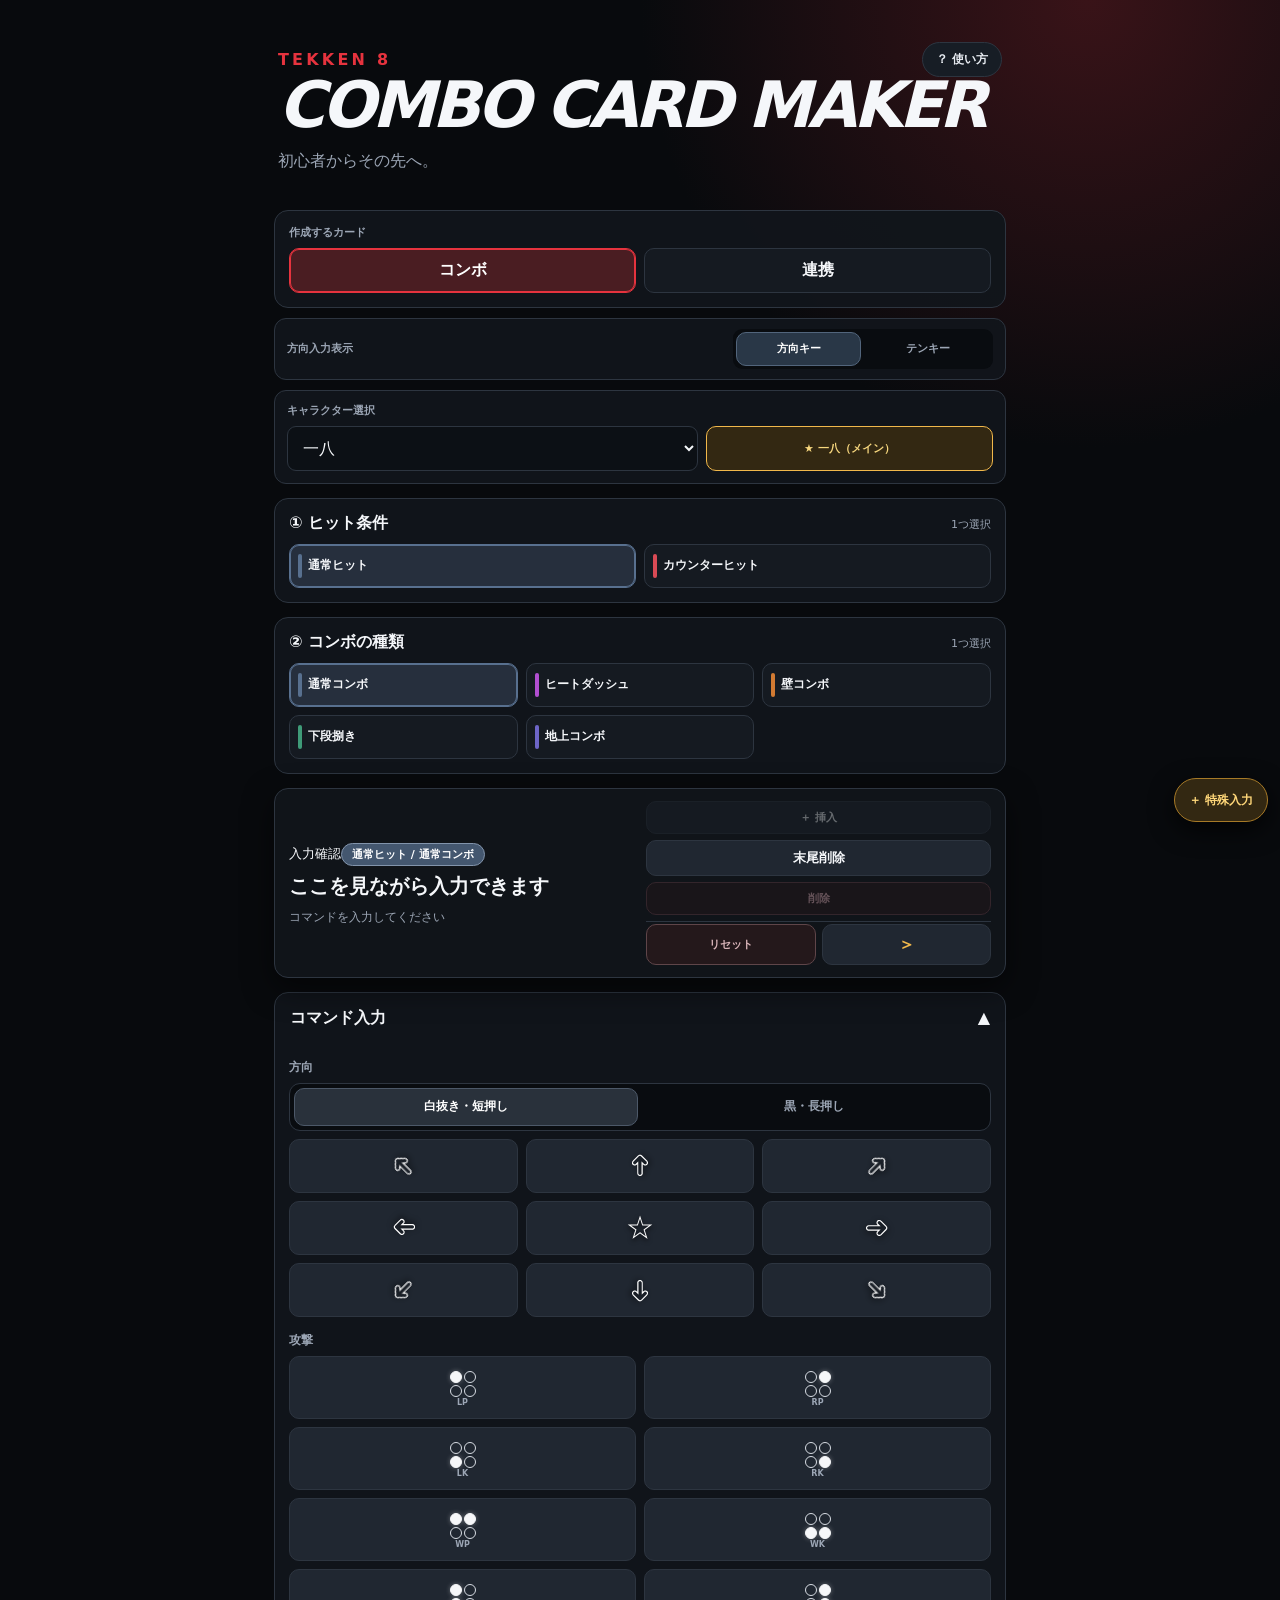
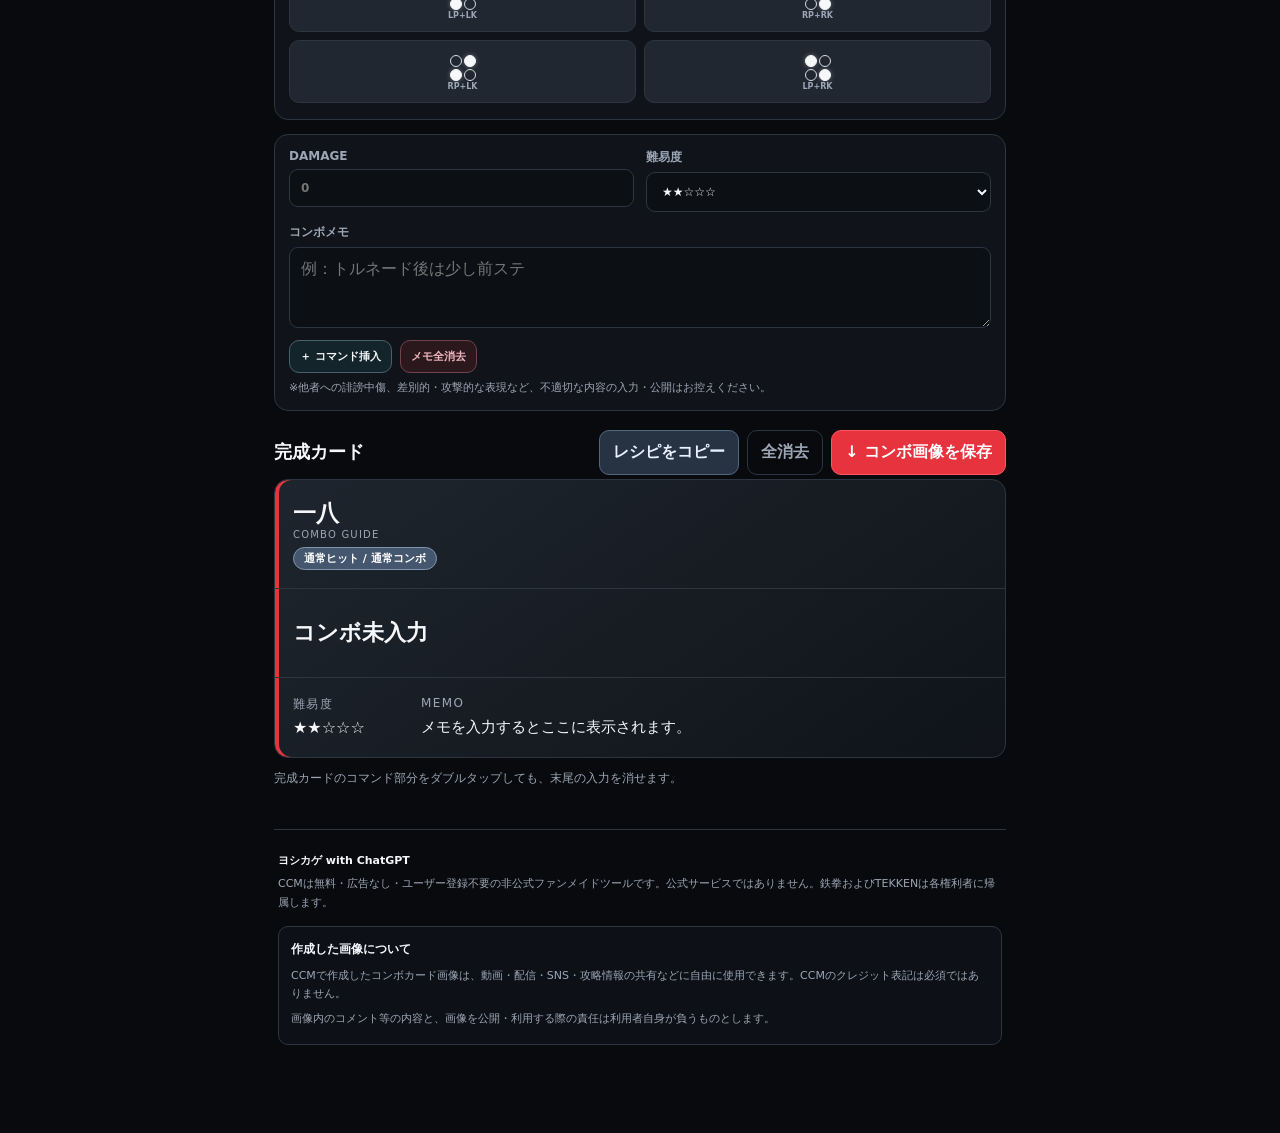
==== commit d500c233: "Add files via upload" ====
--- a/index.html
+++ b/index.html
@@ -4,7 +4,7 @@
   <meta charset="utf-8"><meta name="viewport" content="width=device-width,initial-scale=1">
   <title>TEKKEN 8 Combo Card Maker | CCM</title>
   <meta name="description" content="鉄拳8のコンボを、見やすく共有しやすいカード画像にできる無料の非公式ファンメイドツール">
-  <link rel="stylesheet" href="style.css?v=81"><link rel="stylesheet" href="extra.css?v=81"><link rel="stylesheet" href="notation.css?v=81"><link rel="stylesheet" href="input-modes.css?v=81"><link rel="stylesheet" href="stage.css?v=81"><link rel="stylesheet" href="compact-icons.css?v=81">
+  <link rel="stylesheet" href="style.css?v=86"><link rel="stylesheet" href="extra.css?v=86"><link rel="stylesheet" href="notation.css?v=86"><link rel="stylesheet" href="input-modes.css?v=86"><link rel="stylesheet" href="stage.css?v=86"><link rel="stylesheet" href="compact-icons.css?v=86">
 </head>
 <body>
 <main class="app">
@@ -20,7 +20,7 @@
   <section id="commandEditor" class="command-editor" hidden><div class="editor-head"><div><small>選択中の入力</small><strong id="selectedCommand">未選択</strong></div><button id="closeEditor" class="quiet" aria-label="編集を閉じる">×</button></div><div class="editor-block"><span>回数</span><div class="editor-row"><button class="count-choice" data-count="1">なし</button><button class="count-choice" data-count="2">×2</button><button class="count-choice" data-count="3">×3</button><button class="count-choice" data-count="4">×4</button></div></div><div class="editor-block"><span>注釈番号</span><div class="editor-row"><input id="footnoteNumber" class="footnote-number" type="number" min="1" max="99" value="1" aria-label="注釈番号"><button id="setFootnote">※を付ける</button><button id="setFootnoteRange">範囲指定</button><button id="clearFootnote" class="quiet">※を外す</button></div></div><div class="editor-block"><span>技注釈</span><div class="editor-row"><button id="delayAnnotation">ディレイ</button><button id="chargeAnnotation">溜め</button><button id="holdAnnotation">ホールド</button><button id="justAnnotation">ジャスト</button></div><div class="editor-row hit-part-row"><select id="hitNumber" aria-label="対象の発数"><option value="1">1発目</option><option value="2">2発目</option><option value="3" selected>3発目</option><option value="4">4発目</option><option value="5">5発目</option><option value="6">6発目</option><option value="7">7発目</option><option value="8">8発目</option><option value="9">9発目</option></select><button id="onlyHitAnnotation">のみヒット</button></div><div id="counterHitBlock" class="editor-row counter-hit-editor" hidden><select id="counterHitPartNumber" aria-label="CH対象の発数"><option value="single" selected>単発</option><option value="1">1発目</option><option value="2">2発目</option><option value="3">3発目</option><option value="4">4発目</option><option value="5">5発目</option><option value="6">6発目</option><option value="7">7発目</option><option value="8">8発目</option><option value="9">9発目</option></select><button id="counterHitPartAnnotation" type="button" aria-pressed="false">CH</button><small>単発技は「CH」、連係技は「○発目CH」で表示します。</small></div><button id="clearAnnotations" class="quiet editor-clear">技注釈を外す</button></div><p class="editor-help">入力確認または完成カード内のコマンドをタップすると、その入力を編集できます。</p></section>
   </div>
   <section class="fields">
-    <label id="damageField">DAMAGE<input id="damage" type="number" value="0" min="0" max="999"></label>
+    <label id="damageField">DAMAGE<input id="damage" type="number" value="" placeholder="0" inputmode="numeric" min="0" max="999"></label>
     <label id="difficultyField">難易度<select id="difficulty"><option>★☆☆☆☆</option><option selected>★★☆☆☆</option><option>★★★☆☆</option><option>★★★★☆</option><option>★★★★★</option></select></label>
     <div class="wide" id="notesField"><label id="notesLabel" for="notes">コンボメモ</label><textarea id="notes" rows="3" maxlength="800" placeholder="例：トルネード後は少し前ステ"></textarea><div class="memo-actions"><button id="toggleMemoCommands" class="memo-command-toggle" type="button">＋ コマンド挿入</button><button id="clearMemo" class="memo-clear" type="button">メモ全消去</button></div><div id="memoCommandPicker" class="memo-command-picker" hidden><small>メモのカーソル位置へ挿入</small><div id="memoFootnoteSection" class="memo-footnote-section" hidden><b>使用中の注釈番号</b><div id="memoFootnotes" class="memo-footnotes"></div></div><div id="memoDirections" class="memo-command-grid"></div><div id="memoAttacks" class="memo-command-grid"></div><button id="closeMemoCommands" class="quiet" type="button">閉じる</button></div><small class="comment-warning">※他者への誹謗中傷、差別的・攻撃的な表現など、不適切な内容の入力・公開はお控えください。</small></div>
   </section>
@@ -36,5 +36,5 @@
   <div id="specialInputTabs" class="special-input-tabs" role="tablist" aria-label="特殊入力カテゴリ"></div>
   <div id="specialInputPanels" class="special-input-panels"></div>
 </section>
-<script src="data.js?v=81"></script><script src="numpad-layout.js?v=81"></script><script src="renderer.js?v=81"></script><script src="editor.js?v=81"></script><script src="storage.js?v=81"></script><script src="card-renderer.js?v=81"></script><script src="app.js?v=81"></script>
+<script src="data.js?v=86"></script><script src="numpad-layout.js?v=86"></script><script src="renderer.js?v=86"></script><script src="editor.js?v=86"></script><script src="storage.js?v=86"></script><script src="card-renderer.js?v=86"></script><script src="app.js?v=86"></script>
 </body></html>
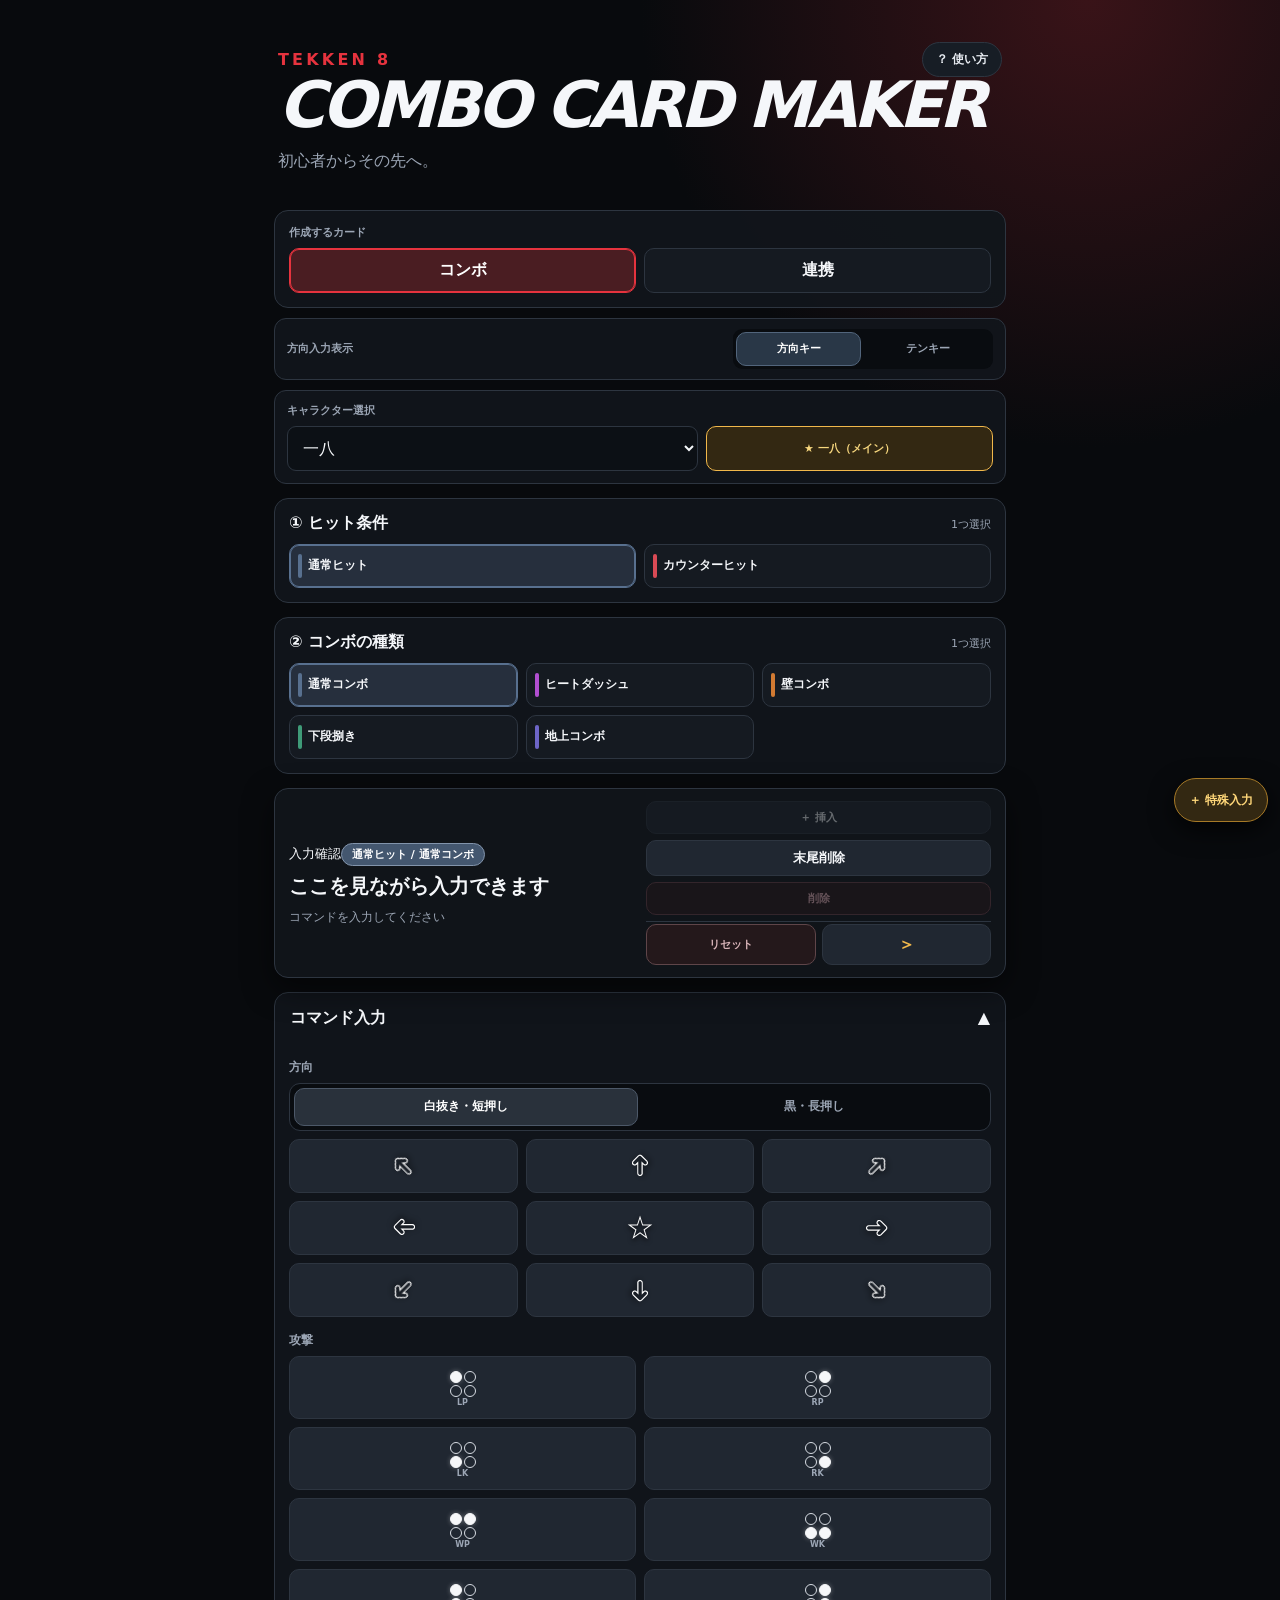
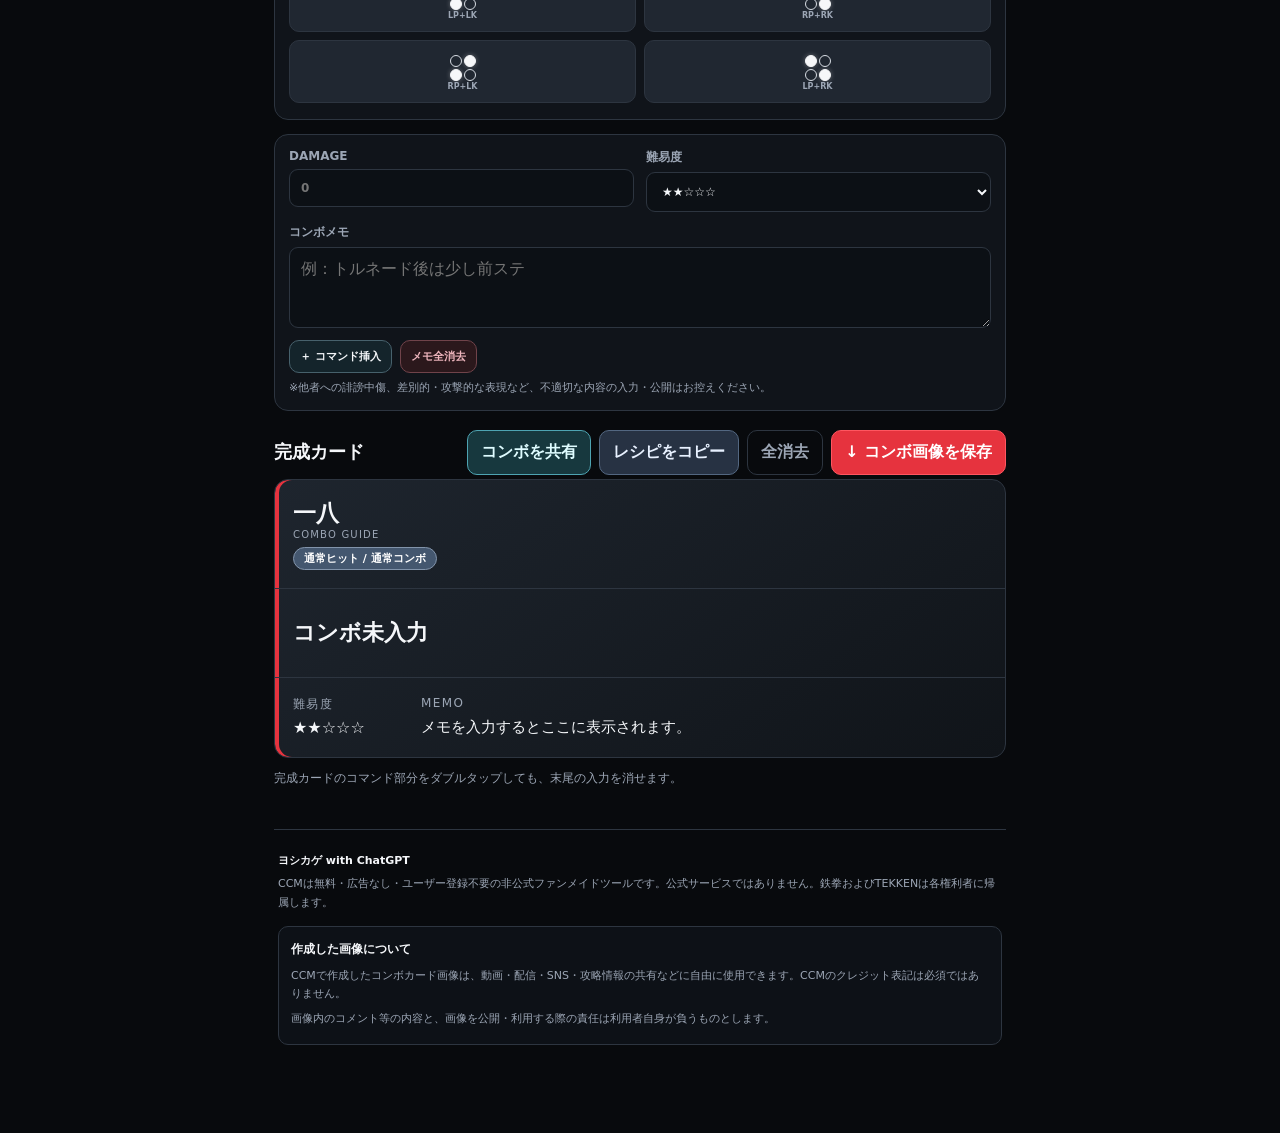
==== commit b4e8d238: "Add files via upload" ====
--- a/index.html
+++ b/index.html
@@ -4,11 +4,14 @@
   <meta charset="utf-8"><meta name="viewport" content="width=device-width,initial-scale=1">
   <title>TEKKEN 8 Combo Card Maker | CCM</title>
   <meta name="description" content="鉄拳8のコンボを、見やすく共有しやすいカード画像にできる無料の非公式ファンメイドツール">
-  <link rel="stylesheet" href="style.css?v=86"><link rel="stylesheet" href="extra.css?v=86"><link rel="stylesheet" href="notation.css?v=86"><link rel="stylesheet" href="input-modes.css?v=86"><link rel="stylesheet" href="stage.css?v=86"><link rel="stylesheet" href="compact-icons.css?v=86">
+  <link rel="stylesheet" href="style.css?v=88"><link rel="stylesheet" href="extra.css?v=88"><link rel="stylesheet" href="notation.css?v=88"><link rel="stylesheet" href="input-modes.css?v=88"><link rel="stylesheet" href="stage.css?v=88"><link rel="stylesheet" href="compact-icons.css?v=88">
 </head>
 <body>
-<main class="app">
+<section id="sharedPreview" class="shared-preview" hidden><div class="shared-preview-head"><p class="eyebrow">CCM SHARE</p><h2 id="sharedPreviewTitle">共有されたコンボ</h2><p>共有URLから読み込んだ一時データです。保存するまで端末には追加されません。</p></div><div id="sharedCardHost"></div><div class="shared-preview-actions"><button id="editSharedPreview">このコンボを編集する</button><button id="saveSharedPreview" class="save">自分のCCMに保存する</button><button id="leaveSharedPreview" class="quiet">通常のCCM画面へ戻る</button></div></section>
+<section id="shareError" class="shared-preview share-error" hidden><h2>共有URLを読み込めませんでした</h2><p id="shareErrorMessage"></p><button id="leaveShareError">通常のCCM画面へ戻る</button></section>
+<main id="ccmApp" class="app">
   <header><div class="header-top"><p class="eyebrow">TEKKEN 8</p><a class="guide-link" href="guide.html">？ 使い方</a></div><h1>COMBO CARD MAKER</h1><p>初心者からその先へ。</p></header>
+  <section id="sharedEditNotice" class="shared-edit-notice" hidden><strong>共有されたレシピを編集中</strong><span>変更内容は送信者や既存レシピには影響しません。</span><div><button id="saveSharedEdit">新規レシピとして保存</button><button id="leaveSharedEdit" class="quiet">通常画面へ戻る</button></div></section>
   <section class="mode-panel"><span>作成するカード</span><div class="mode-switch"><button id="comboMode" class="active" type="button">コンボ</button><button id="stringMode" type="button">連携</button></div></section>
   <section class="direction-display-panel"><span>方向入力表示</span><div class="direction-display-switch"><button type="button" data-direction-display="arrows">方向キー</button><button type="button" data-direction-display="numpad">テンキー</button></div></section>
   <section class="character-select-panel"><label for="character">キャラクター選択</label><div class="character-select-controls"><select id="character"><option>一八</option><option>仁</option><option>キング</option><option>準</option><option>ポール</option><option>ロウ</option><option>ジャック8</option><option>ラース</option><option>シャオユウ</option><option>ニーナ</option><option selected>リロイ</option><option>飛鳥</option><option>リリ</option><option>ブライアン</option><option>ファラン</option><option>クラウディオ</option><option>アズセナ</option><option>レイヴン</option><option>レオ</option><option>スティーブ</option><option>クマ</option><option>吉光</option><option>シャヒーン</option><option>ドラグノフ</option><option>フェン</option><option>パンダ</option><option>リー</option><option>アリサ</option><option>ザフィーナ</option><option>デビル仁</option><option>ヴィクター</option><option>麗奈</option><option>エディ</option><option>リディア</option><option>平八</option><option>クライヴ</option><option>アンナ</option><option>ファーカムラム</option><option>アーマーキング</option><option>ミアリズ</option><option>州光</option><option>ボブ</option><option>ロジャーJr.</option></select><button id="setMainCharacter" class="main-character-button" type="button">☆ このキャラをメインに設定</button></div></section>
@@ -25,7 +28,7 @@
     <div class="wide" id="notesField"><label id="notesLabel" for="notes">コンボメモ</label><textarea id="notes" rows="3" maxlength="800" placeholder="例：トルネード後は少し前ステ"></textarea><div class="memo-actions"><button id="toggleMemoCommands" class="memo-command-toggle" type="button">＋ コマンド挿入</button><button id="clearMemo" class="memo-clear" type="button">メモ全消去</button></div><div id="memoCommandPicker" class="memo-command-picker" hidden><small>メモのカーソル位置へ挿入</small><div id="memoFootnoteSection" class="memo-footnote-section" hidden><b>使用中の注釈番号</b><div id="memoFootnotes" class="memo-footnotes"></div></div><div id="memoDirections" class="memo-command-grid"></div><div id="memoAttacks" class="memo-command-grid"></div><button id="closeMemoCommands" class="quiet" type="button">閉じる</button></div><small class="comment-warning">※他者への誹謗中傷、差別的・攻撃的な表現など、不適切な内容の入力・公開はお控えください。</small></div>
   </section>
   <section id="recipeLibrary" class="recipe-library" hidden><div class="recipe-heading"><h2>保存したレシピ</h2><small>この端末に保存されます</small></div><div id="recipeList" class="recipe-list"></div></section>
-  <section><div class="section-title"><h2>完成カード</h2><div class="actions"><button id="copyRecipe" class="copy-recipe">レシピをコピー</button><button id="clear" class="quiet">全消去</button><button id="save" class="save">↓ コンボ画像を保存</button></div></div><article class="card"><div class="card-head"><div><strong id="cardCharacter">一八</strong><small id="cardTypeLabel">COMBO GUIDE</small><span id="cardStartTag" class="start-tag"></span></div><div class="damage" hidden><small>DAMAGE</small><strong id="cardDamage"></strong></div></div><div id="cardCombo" class="combo card-combo" role="button" tabindex="0" aria-label="コンボ。ダブルタップで末尾の入力を削除"></div><div class="card-foot"><div class="difficulty-card"><small>難易度</small><strong id="cardDifficulty">★★☆☆☆</strong></div><div><small id="cardNotesLabel">POINT</small><p id="cardNotes">注釈を入力するとここに表示されます。</p></div></div></article><p class="hint">完成カードのコマンド部分をダブルタップしても、末尾の入力を消せます。</p></section>
+  <section id="completedCardSection"><div class="section-title"><h2>完成カード</h2><div class="actions"><button id="shareCurrent" class="share-combo">コンボを共有</button><button id="copyRecipe" class="copy-recipe">レシピをコピー</button><button id="clear" class="quiet">全消去</button><button id="save" class="save">↓ コンボ画像を保存</button></div></div><div id="cardMount"><article class="card"><div class="card-head"><div><strong id="cardCharacter">一八</strong><small id="cardTypeLabel">COMBO GUIDE</small><span id="cardStartTag" class="start-tag"></span></div><div class="damage" hidden><small>DAMAGE</small><strong id="cardDamage"></strong></div></div><div id="cardCombo" class="combo card-combo" role="button" tabindex="0" aria-label="コンボ。ダブルタップで末尾の入力を削除"></div><div class="card-foot"><div class="difficulty-card"><small>難易度</small><strong id="cardDifficulty">★★☆☆☆</strong></div><div><small id="cardNotesLabel">POINT</small><p id="cardNotes">注釈を入力するとここに表示されます。</p></div></div></article></div><p class="hint">完成カードのコマンド部分をダブルタップしても、末尾の入力を消せます。</p></section>
   <footer><p><strong>ヨシカゲ with ChatGPT</strong></p><p>CCMは無料・広告なし・ユーザー登録不要の非公式ファンメイドツールです。公式サービスではありません。鉄拳およびTEKKENは各権利者に帰属します。</p><div class="usage-policy"><strong>作成した画像について</strong><p>CCMで作成したコンボカード画像は、動画・配信・SNS・攻略情報の共有などに自由に使用できます。CCMのクレジット表記は必須ではありません。</p><p>画像内のコメント等の内容と、画像を公開・利用する際の責任は利用者自身が負うものとします。</p></div></footer>
 </main>
 <button id="specialInputFab" class="special-input-fab" type="button" aria-controls="specialInputSheet" aria-expanded="false">＋ 特殊入力</button>
@@ -36,5 +39,5 @@
   <div id="specialInputTabs" class="special-input-tabs" role="tablist" aria-label="特殊入力カテゴリ"></div>
   <div id="specialInputPanels" class="special-input-panels"></div>
 </section>
-<script src="data.js?v=86"></script><script src="numpad-layout.js?v=86"></script><script src="renderer.js?v=86"></script><script src="editor.js?v=86"></script><script src="storage.js?v=86"></script><script src="card-renderer.js?v=86"></script><script src="app.js?v=86"></script>
+<script src="data.js?v=88"></script><script src="numpad-layout.js?v=88"></script><script src="renderer.js?v=88"></script><script src="editor.js?v=88"></script><script src="storage.js?v=88"></script><script src="card-renderer.js?v=88"></script><script src="share.js?v=88"></script><script src="app.js?v=88"></script>
 </body></html>
--- a/extra.css
+++ b/extra.css
@@ -80,6 +80,7 @@
 .floating-separator{flex:0 0 auto;margin:9px 12px 0;padding:9px;border-color:#6b5a31;background:#292316;color:var(--gold)}
 .special-input-tabs{display:flex;flex:0 0 auto;gap:6px;overflow-x:auto;padding:9px 12px;scrollbar-width:thin}.special-input-tab{flex:0 0 auto;min-height:36px;padding:7px 10px;border-radius:999px;background:#1b222c;color:var(--muted);font-size:10px;white-space:nowrap}.special-input-tab.active{border-color:#58bfd8;background:#173d49;color:#d8f7ff}
 .special-input-panels{min-height:0;flex:1;overflow-y:auto;padding:0 12px max(16px,env(safe-area-inset-bottom));overscroll-behavior:contain;-webkit-overflow-scrolling:touch}.floating-command-group{margin:0;padding-top:3px}.floating-command-group[hidden]{display:none!important}.floating-command-group>.group-title{display:none}.floating-command-group .grid{gap:8px}.floating-command-group .cmd{min-height:50px}
+.share-combo{background:#17383e;border-color:#4ea4b2;color:#dffcff}.shared-preview{width:min(900px,100%);margin:auto;padding:28px 18px 70px}.shared-preview[hidden],.shared-edit-notice[hidden]{display:none!important}.shared-preview-head{margin-bottom:18px}.shared-preview-head h2{margin:4px 0 8px}.shared-preview-head p:last-child,.share-error p{color:var(--muted)}.shared-preview .card{width:100%}.shared-preview .card-combo{pointer-events:none}.shared-preview-actions{display:grid;grid-template-columns:repeat(3,1fr);gap:10px;margin-top:16px}.shared-edit-notice{display:flex;align-items:center;flex-wrap:wrap;gap:8px 14px;margin-bottom:14px;padding:12px 14px;border:1px solid #4ea4b2;border-radius:14px;background:#102b31}.shared-edit-notice>span{flex:1;color:#b9dce1;font-size:12px}.shared-edit-notice>div{display:flex;gap:8px}.share-error{max-width:620px;padding-top:80px}.recipe-actions{display:flex;flex-wrap:wrap;justify-content:flex-end;gap:5px}@media(max-width:600px){.shared-preview{padding:18px 10px 50px}.shared-preview-actions{grid-template-columns:1fr}.shared-edit-notice{align-items:stretch;flex-direction:column}.shared-edit-notice>div{display:grid;grid-template-columns:1fr}.section-title .share-combo{width:100%;order:-2}}
 body.special-input-open{overflow:hidden}body.special-input-open .special-input-fab,body.memo-editing .special-input-fab{display:none}
 @media(max-width:520px){
  .special-input-fab{right:max(10px,env(safe-area-inset-right));bottom:max(68px,calc(env(safe-area-inset-bottom) + 12px));min-height:46px;padding:10px 13px;font-size:11px}
